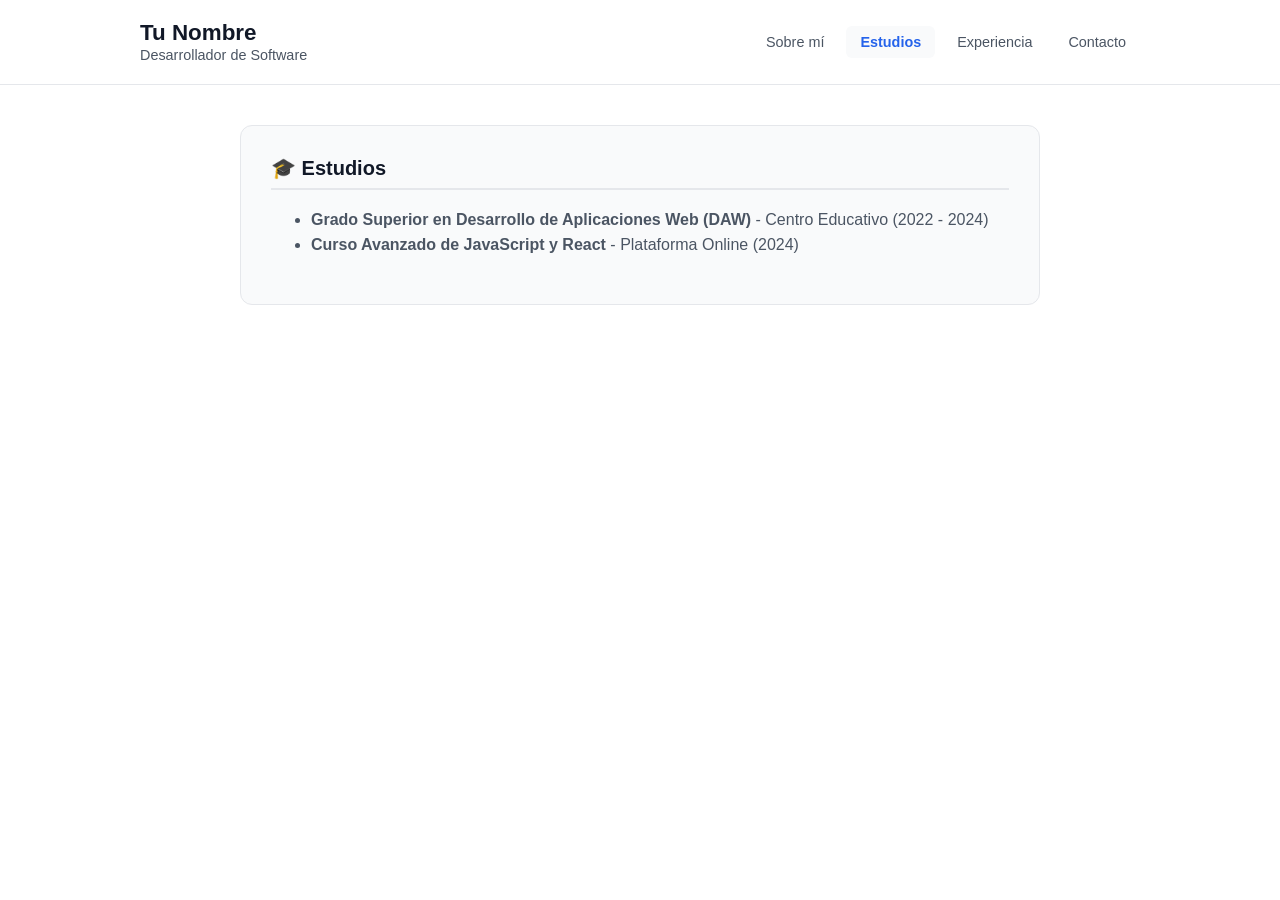
==== estudios.html @ af997dcd "Preueba 2" ====
<!-- estudios.html -->
<!DOCTYPE html>
<html lang="es">
<head>
    <meta charset="UTF-8">
    <meta name="viewport" content="width=device-width, initial-scale=1.0">
    <title>Tu Nombre - Estudios</title>
    <link rel="stylesheet" href="css/global.css">
    <link rel="stylesheet" href="css/estudios.css">
</head>
<body>
    <header class="top-header">
        <div class="header-inner">
            <div class="brand">
                <h1>Tu Nombre</h1>
                <span class="tagline">Desarrollador de Software</span>
            </div>
            <nav class="nav-links">
                <a href="index.html" class="nav-btn">Sobre mí</a>
                <a href="estudios.html" class="nav-btn active">Estudios</a>
                <a href="experiencia.html" class="nav-btn">Experiencia</a>
                <a href="contacto.html" class="nav-btn">Contacto</a>
            </nav>
        </div>
    </header>

    <main class="main-content">
        <section class="section">
            <h2>🎓 Estudios</h2>
            <ul>
                <li><strong>Grado Superior en Desarrollo de Aplicaciones Web (DAW)</strong> - Centro Educativo (2022 - 2024)</li>
                <li><strong>Curso Avanzado de JavaScript y React</strong> - Plataforma Online (2024)</li>
            </ul>
        </section>
    </main>

    <script src="js/global.js"></script>
    <script src="js/estudios.js"></script>
</body>
</html>
---- css/global.css ----
/* css/global.css */
:root {
    --bg-color: #ffffff;
    --text-primary: #111827;
    --text-secondary: #4b5563;
    --accent-color: #2563eb;
    --border-color: #e5e7eb;
    --card-bg: #f9fafb;
}

body {
    font-family: -apple-system, BlinkMacSystemFont, "Segoe UI", Roboto, Helvetica, Arial, sans-serif;
    background-color: var(--bg-color);
    color: var(--text-primary);
    margin: 0;
    padding: 0;
}

.top-header {
    width: 100%;
    border-bottom: 1px solid var(--border-color);
    background-color: var(--bg-color);
    position: sticky;
    top: 0;
    z-index: 100;
}

.header-inner {
    max-width: 1000px;
    margin: 0 auto;
    padding: 20px;
    display: flex;
    flex-direction: column;
    align-items: center;
    gap: 15px;
}

@media (min-width: 768px) {
    .header-inner {
        flex-direction: row;
        justify-content: space-between;
        align-items: center;
        padding: 20px 40px;
    }
}

.brand h1 {
    font-size: 1.4rem;
    font-weight: 700;
    margin: 0;
    color: var(--text-primary);
}

.brand .tagline {
    font-size: 0.9rem;
    color: var(--text-secondary);
}

.nav-links {
    display: flex;
    gap: 8px;
    flex-wrap: wrap;
    justify-content: center;
}

.nav-btn {
    text-decoration: none;
    background: transparent;
    border: none;
    color: var(--text-secondary);
    padding: 8px 14px;
    border-radius: 6px;
    font-size: 0.9rem;
    font-weight: 500;
    transition: all 0.2s ease;
}

.nav-btn:hover {
    color: var(--accent-color);
    background-color: var(--card-bg);
}

.nav-btn.active {
    color: var(--accent-color);
    background-color: var(--card-bg);
    font-weight: 600;
}

.main-content {
    max-width: 800px;
    margin: 40px auto;
    padding: 0 20px;
}

.section {
    background-color: var(--card-bg);
    border: 1px solid var(--border-color);
    padding: 30px;
    border-radius: 12px;
}

h2 {
    font-size: 1.25rem;
    margin-top: 0;
    color: var(--text-primary);
    border-bottom: 2px solid var(--border-color);
    padding-bottom: 8px;
}

p, ul {
    color: var(--text-secondary);
    line-height: 1.6;
}

a {
    color: var(--accent-color);
    text-decoration: none;
}

a:hover {
    text-decoration: underline;
}
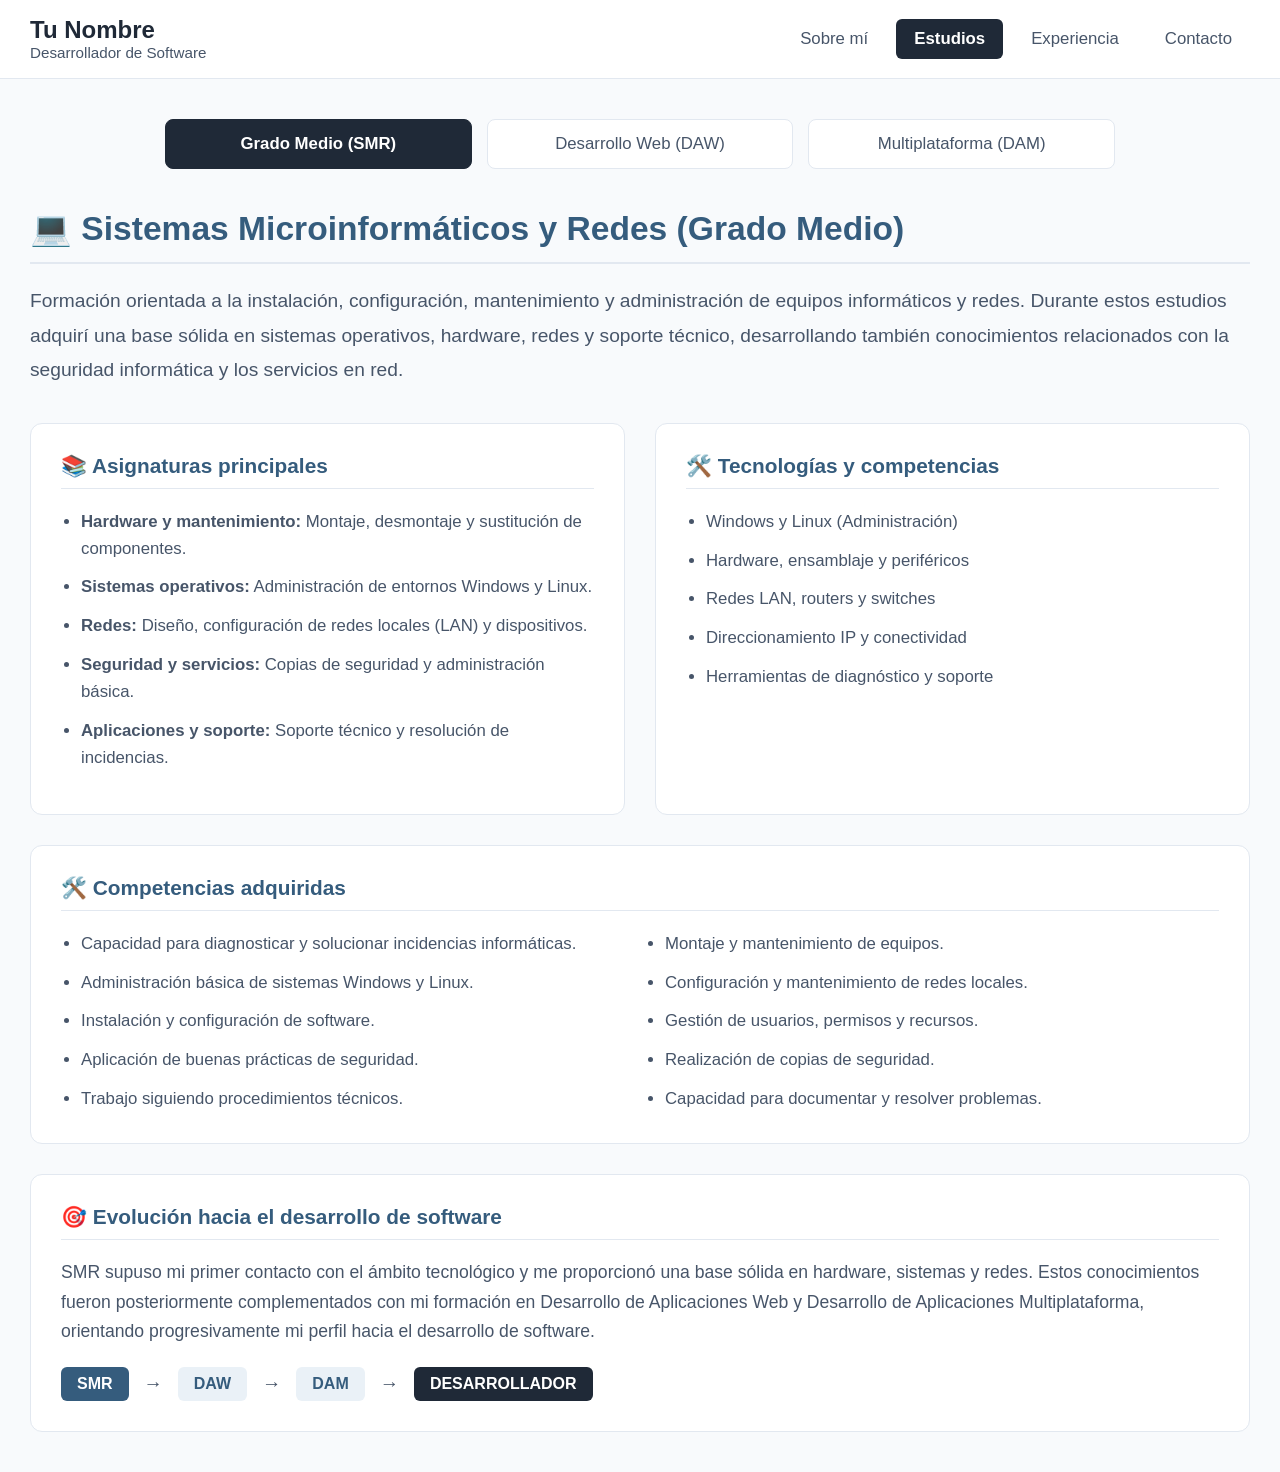
==== commit 6bfff801: "Subida de experiencia" ====
--- a/estudios.html
+++ b/estudios.html
@@ -25,13 +25,282 @@
     </header>
 
     <main class="main-content">
-        <section class="section">
-            <h2>🎓 Estudios</h2>
-            <ul>
-                <li><strong>Grado Superior en Desarrollo de Aplicaciones Web (DAW)</strong> - Centro Educativo (2022 - 2024)</li>
-                <li><strong>Curso Avanzado de JavaScript y React</strong> - Plataforma Online (2024)</li>
-            </ul>
-        </section>
+        <div class="studies-container">
+            <div class="study-tabs">
+                <button class="study-tab active" data-target="smr">Grado Medio (SMR)</button>
+                <button class="study-tab" data-target="daw">Desarrollo Web (DAW)</button>
+                <button class="study-tab" data-target="dam">Multiplataforma (DAM)</button>
+            </div>
+
+            <div class="study-content">
+                <!-- SMR -->
+                <div id="smr" class="study-pane active">
+                    <h2>💻 Sistemas Microinformáticos y Redes (Grado Medio)</h2>
+                    <p class="study-desc">Formación orientada a la instalación, configuración, mantenimiento y administración de equipos informáticos y redes. Durante estos estudios adquirí una base sólida en sistemas operativos, hardware, redes y soporte técnico, desarrollando también conocimientos relacionados con la seguridad informática y los servicios en red.</p>
+                    
+                    <div class="study-grid-top">
+                        <div class="study-column">
+                            <h3>📚 Asignaturas principales</h3>
+                            <ul>
+                                <li><strong>Hardware y mantenimiento:</strong> Montaje, desmontaje y sustitución de componentes.</li>
+                                <li><strong>Sistemas operativos:</strong> Administración de entornos Windows y Linux.</li>
+                                <li><strong>Redes:</strong> Diseño, configuración de redes locales (LAN) y dispositivos.</li>
+                                <li><strong>Seguridad y servicios:</strong> Copias de seguridad y administración básica.</li>
+                                <li><strong>Aplicaciones y soporte:</strong> Soporte técnico y resolución de incidencias.</li>
+                            </ul>
+                        </div>
+                        <div class="study-column">
+                            <h3>🛠️ Tecnologías y competencias</h3>
+                            <ul>
+                                <li>Windows y Linux (Administración)</li>
+                                <li>Hardware, ensamblaje y periféricos</li>
+                                <li>Redes LAN, routers y switches</li>
+                                <li>Direccionamiento IP y conectividad</li>
+                                <li>Herramientas de diagnóstico y soporte</li>
+                            </ul>
+                        </div>
+                    </div>
+
+                    <div class="study-full-card">
+                        <h3>🛠️ Competencias adquiridas</h3>
+                        <ul class="competencias-grid">
+                            <li>Capacidad para diagnosticar y solucionar incidencias informáticas.</li>
+                            <li>Montaje y mantenimiento de equipos.</li>
+                            <li>Administración básica de sistemas Windows y Linux.</li>
+                            <li>Configuración y mantenimiento de redes locales.</li>
+                            <li>Instalación y configuración de software.</li>
+                            <li>Gestión de usuarios, permisos y recursos.</li>
+                            <li>Aplicación de buenas prácticas de seguridad.</li>
+                            <li>Realización de copias de seguridad.</li>
+                            <li>Trabajo siguiendo procedimientos técnicos.</li>
+                            <li>Capacidad para documentar y resolver problemas.</li>
+                        </ul>
+                    </div>
+
+                    <div class="study-evolution">
+                        <h3>🎯 Evolución hacia el desarrollo de software</h3>
+                        <p>SMR supuso mi primer contacto con el ámbito tecnológico y me proporcionó una base sólida en hardware, sistemas y redes. Estos conocimientos fueron posteriormente complementados con mi formación en Desarrollo de Aplicaciones Web y Desarrollo de Aplicaciones Multiplataforma, orientando progresivamente mi perfil hacia el desarrollo de software.</p>
+                        <div class="evolution-path">
+                            <span class="path-step highlight-main">SMR</span>
+                            <span class="path-arrow">→</span>
+                            <span class="path-step soft">DAW</span>
+                            <span class="path-arrow">→</span>
+                            <span class="path-step soft">DAM</span>
+                            <span class="path-arrow">→</span>
+                            <span class="path-step highlight">DESARROLLADOR</span>
+                        </div>
+                    </div>
+                </div>
+
+                <!-- DAW -->
+                <div id="daw" class="study-pane">
+                    <h2>🌐 Desarrollo de Aplicaciones Web (DAW)</h2>
+                    <p class="study-desc">Grado Superior especializado en el desarrollo integral de aplicaciones y sitios web, abarcando tanto el desarrollo frontend como backend. Durante esta formación profundicé en programación, diseño de interfaces, bases de datos, desarrollo de servicios web y despliegue de aplicaciones, adquiriendo una visión completa del ciclo de desarrollo de una aplicación web.</p>
+                    
+                    <div class="study-grid-top">
+                        <div class="study-column">
+                            <h3>📚 Asignaturas y áreas principales</h3>
+                            <ul>
+                                <li><strong>Desarrollo web en entorno cliente:</strong> Creación de interfaces dinámicas utilizando HTML, CSS y JavaScript.</li>
+                                <li><strong>Desarrollo web en entorno servidor:</strong> Programación de la lógica de negocio y gestión de aplicaciones backend.</li>
+                                <li><strong>Bases de datos:</strong> Diseño, creación, consultas y gestión de bases de datos relacionales.</li>
+                                <li><strong>Despliegue de aplicaciones web:</strong> Configuración de servidores y publicación de aplicaciones en diferentes entornos.</li>
+                                <li><strong>Diseño de interfaces web:</strong> Creación de interfaces funcionales, responsive y orientadas a la experiencia de usuario.</li>
+                                <li><strong>Programación:</strong> Desarrollo de aplicaciones utilizando diferentes lenguajes y metodologías.</li>
+                                <li><strong>Servicios web:</strong> Desarrollo e integración de APIs y comunicación entre diferentes aplicaciones y servicios.</li>
+                            </ul>
+                        </div>
+                        <div class="study-column">
+                            <h3>🛠️ Tecnologías y herramientas</h3>
+                            <ul>
+                                <li><strong>Frontend:</strong> HTML5, CSS3, JavaScript (ES6+) y Angular.</li>
+                                <li><strong>Backend:</strong> PHP, Node.js y Express.</li>
+                                <li><strong>Lenguajes:</strong> Java,JavaScript, PHP y Python.</li>
+                                <li><strong>Bases de datos:</strong> MySQL, PostgreSQL y MongoDB.</li>
+                                <li><strong>APIs:</strong> Diseño y consumo de APIs REST.</li>
+                                <li><strong>Control de versiones:</strong> Git y GitHub.</li>
+                                <li><strong>Formatos de datos:</strong> JSON y XML.</li>
+                                <li><strong>Herramientas:</strong> Visual Studio Code, Figma y herramientas de desarrollo web.</li>
+                            </ul>
+                        </div>
+                    </div>
+
+                    <div class="study-full-card">
+                        <h3>🧠 Competencias adquiridas</h3>
+                        <ul class="competencias-grid">
+                            <li>Desarrollo completo de aplicaciones web frontend y backend.</li>
+                            <li>Diseño y consumo de APIs REST.</li>
+                            <li>Creación de interfaces web responsive e intuitivas.</li>
+                            <li>Comunicación entre frontend, backend y bases de datos.</li>
+                            <li>Programación y estructuración de aplicaciones web.</li>
+                            <li>Control de versiones mediante Git y GitHub.</li>
+                            <li>Implementación de lógica del lado servidor.</li>
+                            <li>Pruebas, depuración y resolución de errores.</li>
+                            <li>Diseño y gestión de bases de datos.</li>
+                            <li>Adaptación de interfaces a diferentes dispositivos.</li>
+                            <li>Integración de diferentes tecnologías dentro de una misma aplicación.</li>
+                            <li>Capacidad para analizar problemas y desarrollar soluciones.</li>
+                        </ul>
+                    </div>
+
+                    <div class="study-full-card">
+                        <h3>🚀 Aplicación de conocimientos en proyectos</h3>
+                        <p class="study-desc" style="margin-bottom: 20px; font-size: 1.05rem;">Durante mi formación en DAW pude aplicar los conocimientos adquiridos mediante diferentes proyectos de desarrollo web, trabajando con interfaces de usuario, lógica de aplicación, bases de datos y servicios web. Estos proyectos me permitieron comprender cómo se estructura una aplicación completa y cómo se conectan sus diferentes componentes, desde la interfaz con la que interactúa el usuario hasta la gestión de los datos y los servicios backend.</p>
+                        
+                        <div class="project-flow">
+                            <div class="flow-step">💻 Interfaz web</div>
+                            <div class="flow-arrow">↓</div>
+                            <div class="flow-step">⚙️ Lógica de aplicación</div>
+                            <div class="flow-arrow">↓</div>
+                            <div class="flow-step">🌐 API / Backend</div>
+                            <div class="flow-arrow">↓</div>
+                            <div class="flow-step">🗄️ Base de datos</div>
+                            <div class="flow-arrow">↓</div>
+                            <div class="flow-step">☁️ Servicios externos</div>
+                        </div>
+                    </div>
+
+                    <div class="study-full-card">
+                        <h3>💻 Proyectos desarrollados durante DAW</h3>
+                        <div class="projects-grid">
+                            <div class="project-card">
+                                <h4>🌐 Aplicación web</h4>
+                                <p>Desarrollo de aplicaciones web trabajando tanto la parte visual como la lógica de aplicación y la gestión de información.</p>
+                            </div>
+                            <div class="project-card">
+                                <h4>🗄️ Aplicaciones con bases de datos</h4>
+                                <p>Creación de aplicaciones conectadas a bases de datos para almacenar, consultar y gestionar información de forma estructurada.</p>
+                            </div>
+                            <div class="project-card">
+                                <h4>🔗 Integración de servicios</h4>
+                                <p>Desarrollo y consumo de servicios web y APIs para conectar diferentes componentes y facilitar el intercambio de información entre aplicaciones.</p>
+                            </div>
+                        </div>
+                    </div>
+
+                    <div class="study-evolution">
+                        <h3>🎯 Consolidación del desarrollo web</h3>
+                        <p>DAW supuso mi entrada en profundidad al desarrollo de software, permitiéndome consolidar conocimientos de programación, bases de datos y desarrollo de aplicaciones web. Esta formación me proporcionó una base sólida tanto en frontend como en backend y me permitió continuar evolucionando posteriormente hacia el desarrollo de aplicaciones multiplataforma con DAM.</p>
+                        <div class="evolution-path">
+                            <span class="path-step soft">SMR</span>
+                            <span class="path-arrow">→</span>
+                            <span class="path-step highlight-main">DAW</span>
+                            <span class="path-arrow">→</span>
+                            <span class="path-step soft">DAM</span>
+                            <span class="path-arrow">→</span>
+                            <span class="path-step highlight">DESARROLLADOR</span>
+                        </div>
+                    </div>
+                </div>
+
+                <!-- DAM -->
+                <div id="dam" class="study-pane">
+                    <h2>📱 Desarrollo de Aplicaciones Multiplataforma (DAM)</h2>
+                    <p class="study-desc">Formación de Grado Superior orientada al diseño, desarrollo y mantenimiento de aplicaciones multiplataforma. Durante estos estudios profundicé en programación orientada a objetos, desarrollo de aplicaciones móviles, acceso a bases de datos, servicios backend, APIs y herramientas de desarrollo, adquiriendo una visión global del ciclo de desarrollo de software.</p>
+                    
+                    <div class="study-grid-top">
+                        <div class="study-column">
+                            <h3>📚 Asignaturas y áreas principales</h3>
+                            <ul>
+                                <li><strong>Programación:</strong> Desarrollo de aplicaciones mediante programación orientada a objetos, estructuras de datos y resolución de problemas.</li>
+                                <li><strong>Bases de datos:</strong> Diseño, creación y gestión de bases de datos relacionales y NoSQL.</li>
+                                <li><strong>Acceso a datos:</strong> Persistencia de información, conexión con bases de datos, ficheros y diferentes fuentes.</li>
+                                <li><strong>Desarrollo de interfaces:</strong> Diseño y creación de interfaces gráficas para aplicaciones de escritorio y móviles.</li>
+                                <li><strong>Programación multimedia y dispositivos móviles:</strong> Desarrollo adaptado a dispositivos móviles y diferentes plataformas.</li>
+                                <li><strong>Servicios y procesos:</strong> Comunicación entre aplicaciones, servicios backend e integración de componentes.</li>
+                                <li><strong>Sistemas empresariales:</strong> Introducción a herramientas y soluciones orientadas a entornos corporativos.</li>
+                            </ul>
+                        </div>
+                        <div class="study-column">
+                            <h3>🛠️ Tecnologías y herramientas</h3>
+                            <ul>
+                                <li><strong>Lenguajes:</strong> Java, Kotlin, C#, Dart, JavaScript, PHP</li>
+                                <li><strong>Desarrollo móvil:</strong> Android Studio, Kotlin, Ionic, Flutter/FlutterFlow</li>
+                                <li><strong>Backend:</strong> Node.js, APIs REST</li>
+                                <li><strong>Bases de datos:</strong> PostgreSQL, MySQL, MongoDB, Firebase</li>
+                                <li><strong>Control de versiones:</strong> Git, GitHub</li>
+                                <li><strong>Formatos:</strong> JSON, XML</li>
+                                <li><strong>Entornos:</strong> Android Studio, IntelliJ IDEA, Visual Studio Code</li>
+                                <li><strong>Herramientas:</strong> Figma, ClickUp, Heroku, Google Cloud</li>
+                            </ul>
+                        </div>
+                    </div>
+
+                    <div class="study-full-card">
+                        <h3>🧠 Competencias adquiridas</h3>
+                        <ul class="competencias-grid">
+                            <li>Diseño y desarrollo de aplicaciones multiplataforma.</li>
+                            <li>Programación orientada a objetos.</li>
+                            <li>Desarrollo de aplicaciones móviles nativas.</li>
+                            <li>Diseño y consumo de APIs REST.</li>
+                            <li>Integración entre aplicaciones y servicios backend.</li>
+                            <li>Diseño, gestión y optimización de bases de datos.</li>
+                            <li>Trabajo con bases de datos relacionales y NoSQL.</li>
+                            <li>Desarrollo de interfaces gráficas para diferentes dispositivos.</li>
+                            <li>Control de versiones mediante Git y GitHub.</li>
+                            <li>Pruebas, depuración y resolución de errores.</li>
+                            <li>Aplicación de patrones y buenas prácticas de programación.</li>
+                            <li>Capacidad para analizar problemas y desarrollar soluciones software.</li>
+                        </ul>
+                    </div>
+
+                    <div class="study-full-card">
+                        <h3>🚀 Aplicación de conocimientos en proyectos reales</h3>
+                        <p class="study-desc" style="margin-bottom: 20px; font-size: 1.05rem;">Durante mi formación en DAM pude aplicar los conocimientos adquiridos en diferentes proyectos de desarrollo, trabajando con aplicaciones móviles, bases de datos, servicios backend y APIs. Estos proyectos me permitieron comprender cómo se conectan las diferentes partes de una aplicación, desde la interfaz de usuario hasta la lógica de negocio, el almacenamiento de datos y los servicios externos.</p>
+                        
+                        <div class="project-flow">
+                            <div class="flow-step">📱 Aplicación móvil</div>
+                            <div class="flow-arrow">↓</div>
+                            <div class="flow-step">⚙️ Lógica de negocio</div>
+                            <div class="flow-arrow">↓</div>
+                            <div class="flow-step">🌐 API REST</div>
+                            <div class="flow-arrow">↓</div>
+                            <div class="flow-step">🗄️ Base de datos</div>
+                            <div class="flow-arrow">↓</div>
+                            <div class="flow-step">☁️ Servicios externos</div>
+                        </div>
+                    </div>
+
+                    <div class="study-full-card">
+                        <h3>💻 Proyectos desarrollados durante DAM</h3>
+                        <div class="projects-grid">
+                            <div class="project-card">
+                                <h4>📱 Aplicación móvil Android</h4>
+                                <p>Desarrollo de una aplicación Android utilizando Kotlin, trabajando en el diseño de interfaces, gestión de usuarios, persistencia de datos y comunicación con servicios backend mediante APIs REST.</p>
+                            </div>
+                            <div class="project-card">
+                                <h4>🌐 API REST</h4>
+                                <p>Diseño y desarrollo de servicios backend con Node.js para gestionar datos, operaciones de la aplicación y comunicación entre el cliente móvil y la base de datos.</p>
+                            </div>
+                            <div class="project-card">
+                                <h4>🎮 Proyecto multiplataforma</h4>
+                                <p>Desarrollo de una aplicación completa integrando interfaz, lógica de negocio, gestión de datos, servicios externos y funcionalidades de interacción entre usuarios.</p>
+                            </div>
+                        </div>
+                    </div>
+
+                    <div class="study-full-card">
+                        <h3>🚀 Preparación para el entorno profesional</h3>
+                        <p class="study-desc" style="margin-bottom: 15px; font-size: 1.05rem;">La formación en DAM me permitió consolidar los conocimientos adquiridos previamente en sistemas y desarrollo web, aplicándolos al desarrollo de aplicaciones completas. Durante esta etapa trabajé con diferentes lenguajes, bases de datos, APIs y entornos de desarrollo, aprendiendo a abordar un proyecto desde su planificación y diseño hasta su implementación y puesta en funcionamiento.</p>
+                        <p class="study-desc" style="margin-bottom: 0; font-size: 1.05rem;">Además de los conocimientos técnicos, desarrollé una mayor capacidad para analizar problemas, buscar soluciones, trabajar de forma organizada y adaptarme a nuevas tecnologías y herramientas.</p>
+                    </div>
+
+                    <div class="study-evolution">
+                        <h3>🎯 Consolidación como desarrollador</h3>
+                        <p>DAM supuso la consolidación de mi perfil como desarrollador de software, permitiéndome pasar de los conocimientos adquiridos en sistemas y desarrollo web a la creación de aplicaciones completas. Durante esta etapa profundicé especialmente en programación, desarrollo móvil, bases de datos, APIs y arquitectura de aplicaciones, adquiriendo una visión más completa del proceso de desarrollo.</p>
+                        <div class="evolution-path">
+                            <span class="path-step soft">SMR</span>
+                            <span class="path-arrow">→</span>
+                            <span class="path-step soft">DAW</span>
+                            <span class="path-arrow">→</span>
+                            <span class="path-step highlight-main">DAM</span>
+                            <span class="path-arrow">→</span>
+                            <span class="path-step highlight">DESARROLLADOR</span>
+                        </div>
+                    </div>
+                </div>
+            </div>
+        </div>
     </main>
 
     <script src="js/global.js"></script>
--- a/css/global.css
+++ b/css/global.css
@@ -1,38 +1,46 @@
 /* css/global.css */
 :root {
-    --bg-color: #ffffff;
-    --text-primary: #111827;
-    --text-secondary: #4b5563;
-    --accent-color: #2563eb;
-    --border-color: #e5e7eb;
-    --card-bg: #f9fafb;
+    --bg-main: #F8FAFC;
+    --bg-card: #FFFFFF;
+    --text-primary: #1F2937;
+    --text-secondary: #475569;
+    --accent-color: #355C7D;
+    --accent-soft: #EAF1F7;
+    --border-color: #E2E8F0;
+    --hover-color: #F1F5F9;
 }
 
 body {
     font-family: -apple-system, BlinkMacSystemFont, "Segoe UI", Roboto, Helvetica, Arial, sans-serif;
-    background-color: var(--bg-color);
+    background-color: var(--bg-main);
     color: var(--text-primary);
     margin: 0;
     padding: 0;
+    display: flex;
+    flex-direction: column;
+    min-height: 100vh;
 }
 
 .top-header {
     width: 100%;
     border-bottom: 1px solid var(--border-color);
-    background-color: var(--bg-color);
+    background-color: var(--bg-card);
     position: sticky;
     top: 0;
     z-index: 100;
+    box-sizing: border-box;
 }
 
 .header-inner {
-    max-width: 1000px;
+    width: 100%;
+    max-width: 1650px;
+    box-sizing: border-box;
     margin: 0 auto;
-    padding: 20px;
+    padding: 16px 30px;
     display: flex;
     flex-direction: column;
     align-items: center;
-    gap: 15px;
+    gap: 12px;
 }
 
 @media (min-width: 768px) {
@@ -40,25 +48,25 @@
         flex-direction: row;
         justify-content: space-between;
         align-items: center;
-        padding: 20px 40px;
+        padding: 16px 30px;
     }
 }
 
 .brand h1 {
-    font-size: 1.4rem;
+    font-size: 1.5rem;
     font-weight: 700;
     margin: 0;
     color: var(--text-primary);
 }
 
 .brand .tagline {
-    font-size: 0.9rem;
+    font-size: 0.95rem;
     color: var(--text-secondary);
 }
 
 .nav-links {
     display: flex;
-    gap: 8px;
+    gap: 10px;
     flex-wrap: wrap;
     justify-content: center;
 }
@@ -68,48 +76,22 @@
     background: transparent;
     border: none;
     color: var(--text-secondary);
-    padding: 8px 14px;
+    padding: 10px 18px;
     border-radius: 6px;
-    font-size: 0.9rem;
+    font-size: 1.05rem;
     font-weight: 500;
     transition: all 0.2s ease;
 }
 
 .nav-btn:hover {
-    color: var(--accent-color);
-    background-color: var(--card-bg);
+    color: var(--text-primary);
+    background-color: var(--hover-color);
 }
 
 .nav-btn.active {
-    color: var(--accent-color);
-    background-color: var(--card-bg);
+    color: #ffffff;
+    background-color: var(--text-primary);
     font-weight: 600;
-}
-
-.main-content {
-    max-width: 800px;
-    margin: 40px auto;
-    padding: 0 20px;
-}
-
-.section {
-    background-color: var(--card-bg);
-    border: 1px solid var(--border-color);
-    padding: 30px;
-    border-radius: 12px;
-}
-
-h2 {
-    font-size: 1.25rem;
-    margin-top: 0;
-    color: var(--text-primary);
-    border-bottom: 2px solid var(--border-color);
-    padding-bottom: 8px;
-}
-
-p, ul {
-    color: var(--text-secondary);
-    line-height: 1.6;
 }
 
 a {
--- a/css/estudios.css
+++ b/css/estudios.css
@@ -0,0 +1,329 @@
+/* css/estudios.css */
+.main-content {
+    max-width: 1650px;
+    margin: 40px auto;
+    padding: 0 30px;
+    width: 100%;
+    box-sizing: border-box;
+}
+
+.studies-container {
+    display: flex;
+    flex-direction: column;
+    gap: 40px;
+    align-items: flex-start;
+    width: 100%;
+}
+
+.study-tabs {
+    display: flex;
+    gap: 15px;
+    justify-content: center;
+    width: 100%;
+    max-width: 950px;
+    margin: 0 auto;
+}
+
+.study-tab {
+    flex: 1;
+    min-width: 0;
+    text-align: center;
+    background-color: var(--bg-card);
+    border: 1px solid var(--border-color);
+    color: var(--text-secondary);
+    padding: 14px 20px;
+    border-radius: 8px;
+    font-size: 1.05rem;
+    font-weight: 500;
+    cursor: pointer;
+    transition: all 0.25s ease;
+    box-sizing: border-box;
+    white-space: nowrap;
+    overflow: hidden;
+    text-overflow: ellipsis;
+}
+
+.study-tab:hover {
+    background-color: var(--hover-color);
+    color: var(--text-primary);
+}
+
+.study-tab.active {
+    background-color: var(--text-primary);
+    color: #ffffff;
+    border-color: var(--text-primary);
+    font-weight: 600;
+}
+
+.study-content {
+    background-color: transparent;
+    border: none;
+    padding: 0;
+    box-shadow: none;
+    width: 100%;
+    text-align: left;
+}
+
+.study-pane {
+    display: none;
+    animation: fadeIn 0.3s ease-in-out;
+    width: 100%;
+}
+
+.study-pane.active {
+    display: block;
+}
+
+.study-pane h2 {
+    font-size: 2.1rem;
+    margin-top: 0;
+    color: var(--accent-color);
+    margin-bottom: 20px;
+    font-weight: 700;
+    border-bottom: 2px solid var(--border-color);
+    padding-bottom: 14px;
+    width: 100%;
+    text-align: left;
+}
+
+.study-desc {
+    font-size: 1.2rem;
+    color: var(--text-secondary);
+    line-height: 1.8;
+    margin-bottom: 35px;
+    width: 100%;
+    max-width: none;
+    text-align: left;
+}
+
+.study-grid-top {
+    display: grid;
+    grid-template-columns: 1fr 1fr;
+    gap: 30px;
+    width: 100%;
+    margin-bottom: 30px;
+}
+
+.study-column {
+    background-color: var(--bg-card);
+    border: 1px solid var(--border-color);
+    padding: 30px;
+    border-radius: 12px;
+    box-sizing: border-box;
+    width: 100%;
+    transition: all 0.2s ease;
+}
+
+.study-column:hover,
+.study-full-card:hover,
+.study-evolution:hover,
+.project-card:hover {
+    border-color: #CBD5E1;
+    box-shadow: 0 4px 12px rgba(15, 23, 42, 0.05);
+    transform: translateY(-2px);
+}
+
+.study-column h3 {
+    font-size: 1.3rem;
+    color: var(--accent-color);
+    margin-top: 0;
+    margin-bottom: 20px;
+    font-weight: 600;
+    text-align: left;
+    border-bottom: 1px solid var(--border-color);
+    padding-bottom: 10px;
+}
+
+.study-column ul {
+    padding-left: 20px;
+    color: var(--text-secondary);
+    margin: 0;
+    text-align: left;
+}
+
+.study-column li {
+    margin-bottom: 12px;
+    font-size: 1.05rem;
+    line-height: 1.6;
+    text-align: left;
+}
+
+.study-full-card {
+    background-color: var(--bg-card);
+    border: 1px solid var(--border-color);
+    padding: 30px;
+    border-radius: 12px;
+    box-sizing: border-box;
+    width: 100%;
+    margin-bottom: 30px;
+    transition: all 0.2s ease;
+}
+
+.study-full-card h3 {
+    font-size: 1.3rem;
+    color: var(--accent-color);
+    margin-top: 0;
+    margin-bottom: 20px;
+    font-weight: 600;
+    border-bottom: 1px solid var(--border-color);
+    padding-bottom: 10px;
+}
+
+.competencias-grid {
+    display: grid;
+    grid-template-columns: 1fr 1fr;
+    gap: 12px 30px;
+    padding-left: 20px;
+    color: var(--text-secondary);
+    margin: 0;
+}
+
+.competencias-grid li {
+    font-size: 1.05rem;
+    line-height: 1.6;
+}
+
+/* Estilos para el diagrama de flujo de proyectos reales */
+.project-flow {
+    display: flex;
+    flex-direction: column;
+    gap: 8px;
+    align-items: center;
+    margin-top: 15px;
+}
+
+.flow-step {
+    background-color: var(--accent-soft);
+    border: 1px solid var(--border-color);
+    color: var(--accent-color);
+    padding: 10px 24px;
+    border-radius: 8px;
+    font-weight: 600;
+    font-size: 1.05rem;
+    width: 100%;
+    max-width: 380px;
+    text-align: center;
+    box-sizing: border-box;
+}
+
+.flow-arrow {
+    color: var(--accent-color);
+    font-weight: bold;
+    font-size: 1.2rem;
+    line-height: 1;
+}
+
+/* Tarjetas de proyectos en DAW y DAM */
+.projects-grid {
+    display: grid;
+    grid-template-columns: repeat(auto-fit, minmax(280px, 1fr));
+    gap: 20px;
+    margin-top: 15px;
+}
+
+.project-card {
+    background-color: var(--bg-main);
+    border: 1px solid var(--border-color);
+    padding: 20px;
+    border-radius: 10px;
+    transition: all 0.2s ease;
+}
+
+.project-card h4 {
+    margin-top: 0;
+    color: var(--accent-color);
+    font-size: 1.15rem;
+    margin-bottom: 10px;
+    font-weight: 600;
+}
+
+.project-card p {
+    margin: 0;
+    font-size: 0.98rem;
+    color: var(--text-secondary);
+    line-height: 1.6;
+}
+
+.study-evolution {
+    background-color: var(--bg-card);
+    border: 1px solid var(--border-color);
+    padding: 30px;
+    border-radius: 12px;
+    box-sizing: border-box;
+    width: 100%;
+    transition: all 0.2s ease;
+}
+
+.study-evolution h3 {
+    font-size: 1.3rem;
+    color: var(--accent-color);
+    margin-top: 0;
+    margin-bottom: 15px;
+    font-weight: 600;
+    border-bottom: 1px solid var(--border-color);
+    padding-bottom: 10px;
+}
+
+.study-evolution p {
+    font-size: 1.1rem;
+    color: var(--text-secondary);
+    line-height: 1.7;
+    margin-bottom: 20px;
+}
+
+.evolution-path {
+    display: flex;
+    align-items: center;
+    gap: 15px;
+    flex-wrap: wrap;
+}
+
+.path-step {
+    padding: 8px 16px;
+    border-radius: 6px;
+    font-weight: 600;
+    font-size: 1rem;
+}
+
+.path-step.soft {
+    background-color: var(--accent-soft);
+    color: var(--accent-color);
+}
+
+.path-step.highlight-main {
+    background-color: var(--accent-color);
+    color: #ffffff;
+}
+
+.path-step.highlight {
+    background-color: var(--text-primary);
+    color: #ffffff;
+}
+
+.path-arrow {
+    color: var(--text-secondary);
+    font-weight: bold;
+    font-size: 1.2rem;
+}
+
+@keyframes fadeIn {
+    from { opacity: 0; transform: translateY(6px); }
+    to { opacity: 1; transform: translateY(0); }
+}
+
+@media (max-width: 900px) {
+    .study-grid-top,
+    .competencias-grid {
+        grid-template-columns: 1fr;
+    }
+}
+
+@media (max-width: 768px) {
+    .study-tabs {
+        flex-direction: column;
+        max-width: 100%;
+    }
+    .main-content {
+        padding: 0 20px;
+    }
+}
